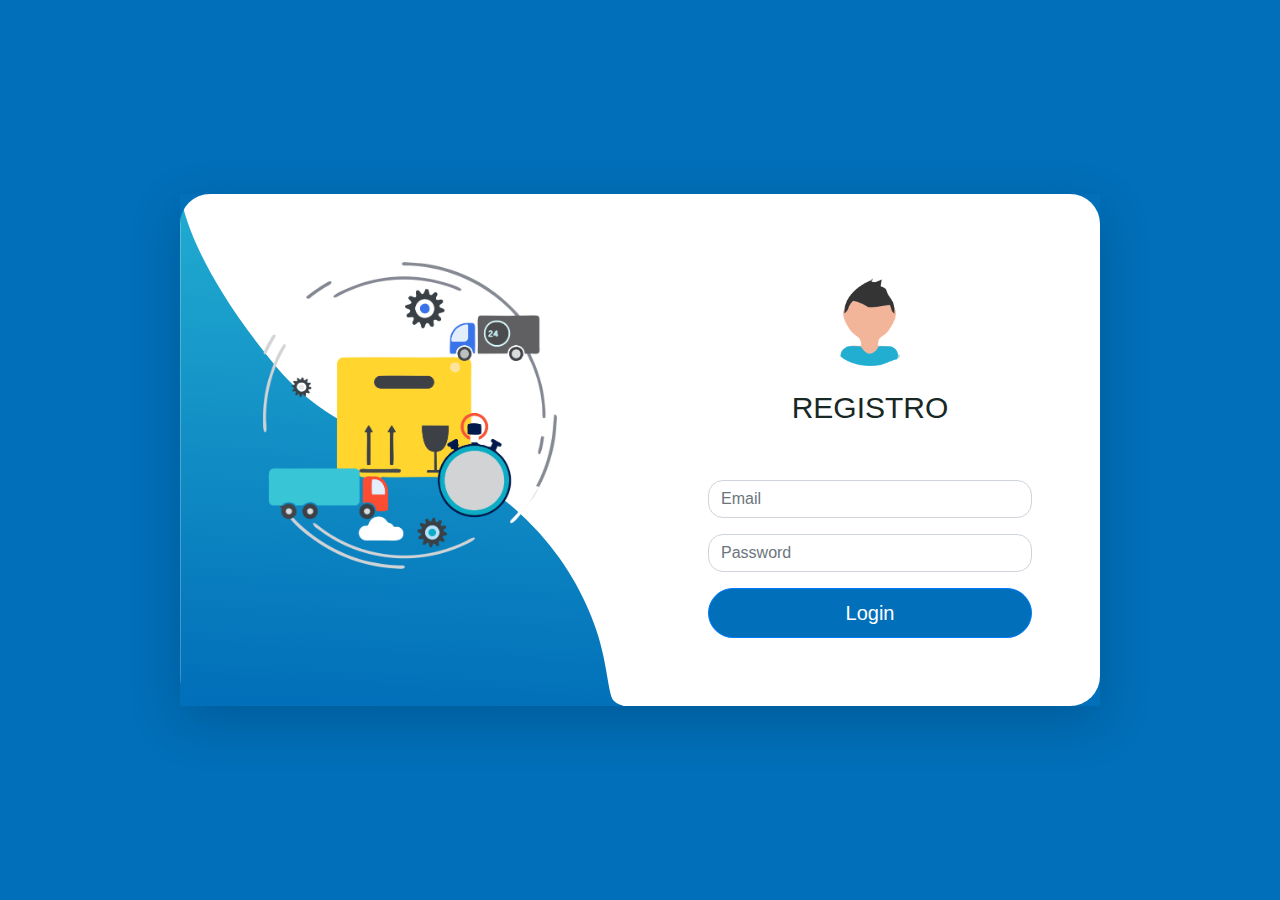
==== index.html @ ec1e1eb5 "final template login" ====
<!DOCTYPE html>
			<html lang="en">
			<head>
				<meta charset="UTF-8">
			    <meta name="viewport" content="width=device-width, initial-scale=1.0">
			    <meta http-equiv="X-UA-Compatible" content="ie=edge">
			     
			     <link rel="stylesheet" href="bootstrap/css/bootstrap.min.css">
			     <link rel="stylesheet" href="main/main.css">
			
				<title>Login</title>
			</head>
			<body class="body-app flex-row align-items-center">
				    <div class="container">
				        <div class="row justify-content-center">
				            <div class="col-10">
				                <div class="card-group shadow-lg">
				                    <div class="card bg-white border-0 py-5 d-none d-sm-block">
				                        <div class="card-body text-center  ">
				                            <img src="assets/images/image-login-main.png" alt="" class="img-fluid mx-auto login-image ">
				                        </div>
				                    </div>
				                    <div class="card bg-white border-0 py-5">
				                        <div class="card-body">
				                            <form class="mx-5">
				                            	<div  class="text-center "  >
				                            	  <img src="assets/images/avatar.png" width="60" height="60" alt="avatar" class="img-fluid mb-4 pt-3 ">
				                            		
				                            	</div>
											     <span class="form-title">REGISTRO</span>
											       <div class="form-group">
											          <input type="email" class="form-control  form-input " id="email" placeholder="Email">
											   
											         </div>
											       <div class="form-group">
											           <input type="password" class="form-control form-input" id="password" placeholder="Password">
											        </div>
											          <button type="button" class="btn btn-primary btn-lg btn-block">Login</button>
								             </form>
				                        </div>
				                    </div>
				                </div>
				            </div>
				        </div>
				    </div>
				<script src="bootstrap/js/jquery-3.4.1.min.js" ></script>
				<script src="bootstrap/js/popper.min.js" ></script>
				<script src="bootstrap/js/bootstrap.min.js"></script>
	</body>
			<!-- <body  class="d-flex flex-row align-items-center h-100"  >
			    <div class="container  ">
			    	
			    		<div class="row no-gutters">
			    			<div class="col-12 col-md-6 col-lg-6 col-xl-6 d-none d-sm-block">
			    			  <div  class="bg-white d-flex justify-content-center my-auto">  
			    					<img src="assets/images/img-01.png" alt="" class="img-fluid mx-auto ">
			    			   </div>		    	
			    			</div>
			    			<div class="col-12 col-md-6 col-lg-6 col-xl-6">
			    			    <div  class="bg-white d-flex justify-content-center my-auto">
								   <form class=" login-10">
								     <span class="form-title">Welcome</span>
								     <div class="form-group">
								       <input type="email" class="form-control  form-input " id="email" placeholder="Email">
								   
								     </div>
								    <div class="form-group">
								       <input type="password" class="form-control form-input" id="password" placeholder="Password">
								      </div>
								      <button type="button" class="btn btn-success btn-lg btn-block form-btn">Login</button>
								   </form>
							</div>
			
			    			</div>
			    		</div>
			    	
			       
			
			    </div>
				
			
			
			
				<script src="bootstrap/js/jquery-3.4.1.min.js" ></script>
				<script src="bootstrap/js/popper.min.js" ></script>
				<script src="bootstrap/js/bootstrap.min.js"></script>
			</body> -->
			</html>
---- main/main.css ----
.body-app {
    color: #3c4b64;
    background-color: #016FB9;
    --color: #3c4b64;
    display: -ms-flexbox;
    display: flex;
    -ms-flex-direction: row;
        flex-direction: row;
    min-height: 100vh;
}

* {
	margin: 0px; 
	padding: 0px; 
	box-sizing: border-box;
}

.card-group >.card:first-child{
    border-top-left-radius: 1.875rem !important;
    border-bottom-left-radius: 1.875rem !important;
    background-image: url('../assets/images/wave.svg')!important;
    background-size: contain;
    background-position: left !important;
   
   
}

.card-group >.card:last-child{
 border-top-right-radius: 1.875rem !important;
 border-bottom-right-radius: 1.875rem !important;

}

.form-input{
	border-radius: 15px !important;
}
.login-image{
    
 max-width: 70% !important;
 height: auto !important;

}
.btn-primary{
	border-radius: 30px !important;
	height: 50px !important;
	text-align: center;
	font-size: 20px
	justify-content:center;
	background-color: #016FB9 !important; 
}
.btn-primary:hover{

	background-color: #22AED1 !important;
	border-color: #22AED1 !important;
}
.btn-primary.focus,
.btn-primary:focus {
  box-shadow: 0 0 0 0.2rem rgba(34,174,209,0.5); }
.form-container{
	position: relative;
    background: #2c3e50;
    height: 70vh;
}
.form-title{
  font-size: 30px;
  color: #182825;
  line-height: 1.2;
  text-align: center;
  
  width: 100%;
  display: block;
  padding-bottom: 54px;
}
.card{
  background-image: url(assets/images/wave_login_form.png) !important;
  background-repeat: no-repeat !important;
  background-position:center center !important;
}
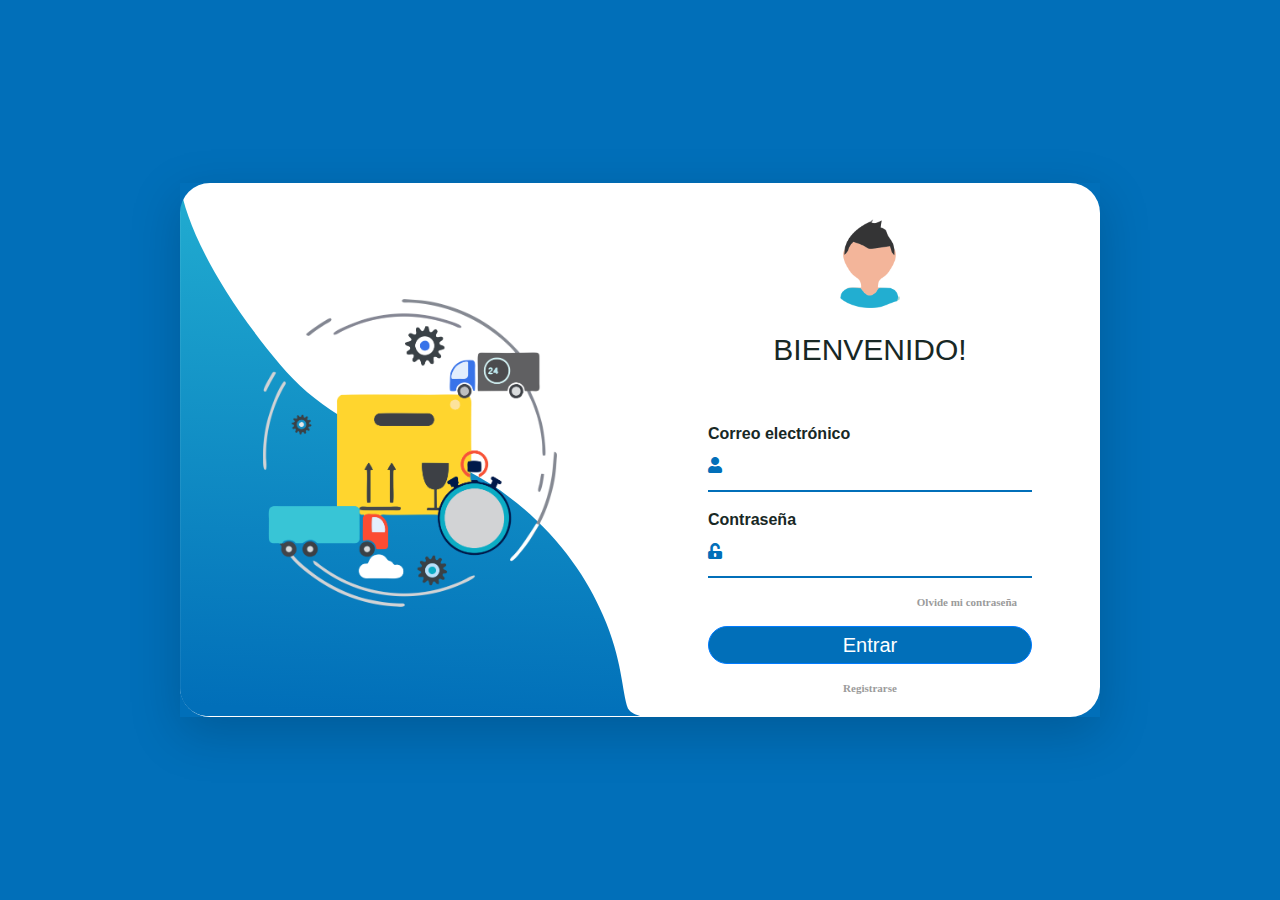
==== commit 93f0c7c6: "se configura imagenes y formulario y se agregan iconos" ====
--- a/index.html
+++ b/index.html
@@ -6,6 +6,7 @@
 			    <meta http-equiv="X-UA-Compatible" content="ie=edge">
 			     
 			     <link rel="stylesheet" href="bootstrap/css/bootstrap.min.css">
+			      <link rel="stylesheet" href="fontAwesome/css/all.min.css">
 			     <link rel="stylesheet" href="main/main.css">
 			
 				<title>Login</title>
@@ -15,27 +16,43 @@
 				        <div class="row justify-content-center">
 				            <div class="col-10">
 				                <div class="card-group shadow-lg">
-				                    <div class="card bg-white border-0 py-5 d-none d-sm-block">
-				                        <div class="card-body text-center  ">
-				                            <img src="assets/images/image-login-main.png" alt="" class="img-fluid mx-auto login-image ">
+				                    <div class="card bg-white border-0  d-none d-xl-block">
+				                        <div class="card-body text-center ">
+				                            <img src="assets/images/image-login-main.png" alt="" class="img-fluid mx-auto login-image">
 				                        </div>
 				                    </div>
-				                    <div class="card bg-white border-0 py-5">
+				                    <div class="card bg-white border-0 ">
 				                        <div class="card-body">
 				                            <form class="mx-5">
-				                            	<div  class="text-center "  >
+				                            	<div  class="text-center"  >
 				                            	  <img src="assets/images/avatar.png" width="60" height="60" alt="avatar" class="img-fluid mb-4 pt-3 ">
 				                            		
 				                            	</div>
-											     <span class="form-title">REGISTRO</span>
+											     <span class="form-title">BIENVENIDO!</span>
 											       <div class="form-group">
-											          <input type="email" class="form-control  form-input " id="email" placeholder="Email">
+											       	 <label for="email"class="form-label" >Correo electrónico</label> <br>
+											       	 <span  class="form-icon" >
+											       	  <i class="fas fa-user"></i>	
+											       	 </span>
+											          <input type="email" class="form-control   form-input"id="email">
 											   
 											         </div>
 											       <div class="form-group">
-											           <input type="password" class="form-control form-input" id="password" placeholder="Password">
+											       	<label for="password"class="form-label" >Contraseña</label><br>
+											       	<span  class="form-icon" >
+											       	  <i class="fas fa-unlock-alt"></i>	
+											       	 </span>
+											           <input type="password" class="form-control form-input" id="password">
 											        </div>
-											          <button type="button" class="btn btn-primary btn-lg btn-block">Login</button>
+											        <div class="container d-flex justify-content-end pb-3">
+											        	
+												      <a href="#">Olvide mi contraseña</a>
+											        </div>
+											          <button type="button" class="btn btn-primary btn-lg btn-block">Entrar</button>
+											          <div class="container d-flex justify-content-center pt-3" >
+											             <a href="#">Registrarse</a>
+											          	
+											          </div>
 								             </form>
 				                        </div>
 				                    </div>
--- a/fontAwesome/css/all.min.css
+++ b/fontAwesome/css/all.min.css
@@ -0,0 +1,5 @@
+/*!
+ * Font Awesome Free 5.13.0 by @fontawesome - https://fontawesome.com
+ * License - https://fontawesome.com/license/free (Icons: CC BY 4.0, Fonts: SIL OFL 1.1, Code: MIT License)
+ */
+.fa,.fab,.fad,.fal,.far,.fas{-moz-osx-font-smoothing:grayscale;-webkit-font-smoothing:antialiased;display:inline-block;font-style:normal;font-variant:normal;text-rendering:auto;line-height:1}.fa-lg{font-size:1.33333em;line-height:.75em;vertical-align:-.0667em}.fa-xs{font-size:.75em}.fa-sm{font-size:.875em}.fa-1x{font-size:1em}.fa-2x{font-size:2em}.fa-3x{font-size:3em}.fa-4x{font-size:4em}.fa-5x{font-size:5em}.fa-6x{font-size:6em}.fa-7x{font-size:7em}.fa-8x{font-size:8em}.fa-9x{font-size:9em}.fa-10x{font-size:10em}.fa-fw{text-align:center;width:1.25em}.fa-ul{list-style-type:none;margin-left:2.5em;padding-left:0}.fa-ul>li{position:relative}.fa-li{left:-2em;position:absolute;text-align:center;width:2em;line-height:inherit}.fa-border{border:.08em solid #eee;border-radius:.1em;padding:.2em .25em .15em}.fa-pull-left{float:left}.fa-pull-right{float:right}.fa.fa-pull-left,.fab.fa-pull-left,.fal.fa-pull-left,.far.fa-pull-left,.fas.fa-pull-left{margin-right:.3em}.fa.fa-pull-right,.fab.fa-pull-right,.fal.fa-pull-right,.far.fa-pull-right,.fas.fa-pull-right{margin-left:.3em}.fa-spin{-webkit-animation:fa-spin 2s linear infinite;animation:fa-spin 2s linear infinite}.fa-pulse{-webkit-animation:fa-spin 1s steps(8) infinite;animation:fa-spin 1s steps(8) infinite}@-webkit-keyframes fa-spin{0%{-webkit-transform:rotate(0deg);transform:rotate(0deg)}to{-webkit-transform:rotate(1turn);transform:rotate(1turn)}}@keyframes fa-spin{0%{-webkit-transform:rotate(0deg);transform:rotate(0deg)}to{-webkit-transform:rotate(1turn);transform:rotate(1turn)}}.fa-rotate-90{-ms-filter:"progid:DXImageTransform.Microsoft.BasicImage(rotation=1)";-webkit-transform:rotate(90deg);transform:rotate(90deg)}.fa-rotate-180{-ms-filter:"progid:DXImageTransform.Microsoft.BasicImage(rotation=2)";-webkit-transform:rotate(180deg);transform:rotate(180deg)}.fa-rotate-270{-ms-filter:"progid:DXImageTransform.Microsoft.BasicImage(rotation=3)";-webkit-transform:rotate(270deg);transform:rotate(270deg)}.fa-flip-horizontal{-ms-filter:"progid:DXImageTransform.Microsoft.BasicImage(rotation=0, mirror=1)";-webkit-transform:scaleX(-1);transform:scaleX(-1)}.fa-flip-vertical{-webkit-transform:scaleY(-1);transform:scaleY(-1)}.fa-flip-both,.fa-flip-horizontal.fa-flip-vertical,.fa-flip-vertical{-ms-filter:"progid:DXImageTransform.Microsoft.BasicImage(rotation=2, mirror=1)"}.fa-flip-both,.fa-flip-horizontal.fa-flip-vertical{-webkit-transform:scale(-1);transform:scale(-1)}:root .fa-flip-both,:root .fa-flip-horizontal,:root .fa-flip-vertical,:root .fa-rotate-90,:root .fa-rotate-180,:root .fa-rotate-270{-webkit-filter:none;filter:none}.fa-stack{display:inline-block;height:2em;line-height:2em;position:relative;vertical-align:middle;width:2.5em}.fa-stack-1x,.fa-stack-2x{left:0;position:absolute;text-align:center;width:100%}.fa-stack-1x{line-height:inherit}.fa-stack-2x{font-size:2em}.fa-inverse{color:#fff}.fa-500px:before{content:"\f26e"}.fa-accessible-icon:before{content:"\f368"}.fa-accusoft:before{content:"\f369"}.fa-acquisitions-incorporated:before{content:"\f6af"}.fa-ad:before{content:"\f641"}.fa-address-book:before{content:"\f2b9"}.fa-address-card:before{content:"\f2bb"}.fa-adjust:before{content:"\f042"}.fa-adn:before{content:"\f170"}.fa-adobe:before{content:"\f778"}.fa-adversal:before{content:"\f36a"}.fa-affiliatetheme:before{content:"\f36b"}.fa-air-freshener:before{content:"\f5d0"}.fa-airbnb:before{content:"\f834"}.fa-algolia:before{content:"\f36c"}.fa-align-center:before{content:"\f037"}.fa-align-justify:before{content:"\f039"}.fa-align-left:before{content:"\f036"}.fa-align-right:before{content:"\f038"}.fa-alipay:before{content:"\f642"}.fa-allergies:before{content:"\f461"}.fa-amazon:before{content:"\f270"}.fa-amazon-pay:before{content:"\f42c"}.fa-ambulance:before{content:"\f0f9"}.fa-american-sign-language-interpreting:before{content:"\f2a3"}.fa-amilia:before{content:"\f36d"}.fa-anchor:before{content:"\f13d"}.fa-android:before{content:"\f17b"}.fa-angellist:before{content:"\f209"}.fa-angle-double-down:before{content:"\f103"}.fa-angle-double-left:before{content:"\f100"}.fa-angle-double-right:before{content:"\f101"}.fa-angle-double-up:before{content:"\f102"}.fa-angle-down:before{content:"\f107"}.fa-angle-left:before{content:"\f104"}.fa-angle-right:before{content:"\f105"}.fa-angle-up:before{content:"\f106"}.fa-angry:before{content:"\f556"}.fa-angrycreative:before{content:"\f36e"}.fa-angular:before{content:"\f420"}.fa-ankh:before{content:"\f644"}.fa-app-store:before{content:"\f36f"}.fa-app-store-ios:before{content:"\f370"}.fa-apper:before{content:"\f371"}.fa-apple:before{content:"\f179"}.fa-apple-alt:before{content:"\f5d1"}.fa-apple-pay:before{content:"\f415"}.fa-archive:before{content:"\f187"}.fa-archway:before{content:"\f557"}.fa-arrow-alt-circle-down:before{content:"\f358"}.fa-arrow-alt-circle-left:before{content:"\f359"}.fa-arrow-alt-circle-right:before{content:"\f35a"}.fa-arrow-alt-circle-up:before{content:"\f35b"}.fa-arrow-circle-down:before{content:"\f0ab"}.fa-arrow-circle-left:before{content:"\f0a8"}.fa-arrow-circle-right:before{content:"\f0a9"}.fa-arrow-circle-up:before{content:"\f0aa"}.fa-arrow-down:before{content:"\f063"}.fa-arrow-left:before{content:"\f060"}.fa-arrow-right:before{content:"\f061"}.fa-arrow-up:before{content:"\f062"}.fa-arrows-alt:before{content:"\f0b2"}.fa-arrows-alt-h:before{content:"\f337"}.fa-arrows-alt-v:before{content:"\f338"}.fa-artstation:before{content:"\f77a"}.fa-assistive-listening-systems:before{content:"\f2a2"}.fa-asterisk:before{content:"\f069"}.fa-asymmetrik:before{content:"\f372"}.fa-at:before{content:"\f1fa"}.fa-atlas:before{content:"\f558"}.fa-atlassian:before{content:"\f77b"}.fa-atom:before{content:"\f5d2"}.fa-audible:before{content:"\f373"}.fa-audio-description:before{content:"\f29e"}.fa-autoprefixer:before{content:"\f41c"}.fa-avianex:before{content:"\f374"}.fa-aviato:before{content:"\f421"}.fa-award:before{content:"\f559"}.fa-aws:before{content:"\f375"}.fa-baby:before{content:"\f77c"}.fa-baby-carriage:before{content:"\f77d"}.fa-backspace:before{content:"\f55a"}.fa-backward:before{content:"\f04a"}.fa-bacon:before{content:"\f7e5"}.fa-bahai:before{content:"\f666"}.fa-balance-scale:before{content:"\f24e"}.fa-balance-scale-left:before{content:"\f515"}.fa-balance-scale-right:before{content:"\f516"}.fa-ban:before{content:"\f05e"}.fa-band-aid:before{content:"\f462"}.fa-bandcamp:before{content:"\f2d5"}.fa-barcode:before{content:"\f02a"}.fa-bars:before{content:"\f0c9"}.fa-baseball-ball:before{content:"\f433"}.fa-basketball-ball:before{content:"\f434"}.fa-bath:before{content:"\f2cd"}.fa-battery-empty:before{content:"\f244"}.fa-battery-full:before{content:"\f240"}.fa-battery-half:before{content:"\f242"}.fa-battery-quarter:before{content:"\f243"}.fa-battery-three-quarters:before{content:"\f241"}.fa-battle-net:before{content:"\f835"}.fa-bed:before{content:"\f236"}.fa-beer:before{content:"\f0fc"}.fa-behance:before{content:"\f1b4"}.fa-behance-square:before{content:"\f1b5"}.fa-bell:before{content:"\f0f3"}.fa-bell-slash:before{content:"\f1f6"}.fa-bezier-curve:before{content:"\f55b"}.fa-bible:before{content:"\f647"}.fa-bicycle:before{content:"\f206"}.fa-biking:before{content:"\f84a"}.fa-bimobject:before{content:"\f378"}.fa-binoculars:before{content:"\f1e5"}.fa-biohazard:before{content:"\f780"}.fa-birthday-cake:before{content:"\f1fd"}.fa-bitbucket:before{content:"\f171"}.fa-bitcoin:before{content:"\f379"}.fa-bity:before{content:"\f37a"}.fa-black-tie:before{content:"\f27e"}.fa-blackberry:before{content:"\f37b"}.fa-blender:before{content:"\f517"}.fa-blender-phone:before{content:"\f6b6"}.fa-blind:before{content:"\f29d"}.fa-blog:before{content:"\f781"}.fa-blogger:before{content:"\f37c"}.fa-blogger-b:before{content:"\f37d"}.fa-bluetooth:before{content:"\f293"}.fa-bluetooth-b:before{content:"\f294"}.fa-bold:before{content:"\f032"}.fa-bolt:before{content:"\f0e7"}.fa-bomb:before{content:"\f1e2"}.fa-bone:before{content:"\f5d7"}.fa-bong:before{content:"\f55c"}.fa-book:before{content:"\f02d"}.fa-book-dead:before{content:"\f6b7"}.fa-book-medical:before{content:"\f7e6"}.fa-book-open:before{content:"\f518"}.fa-book-reader:before{content:"\f5da"}.fa-bookmark:before{content:"\f02e"}.fa-bootstrap:before{content:"\f836"}.fa-border-all:before{content:"\f84c"}.fa-border-none:before{content:"\f850"}.fa-border-style:before{content:"\f853"}.fa-bowling-ball:before{content:"\f436"}.fa-box:before{content:"\f466"}.fa-box-open:before{content:"\f49e"}.fa-box-tissue:before{content:"\f95b"}.fa-boxes:before{content:"\f468"}.fa-braille:before{content:"\f2a1"}.fa-brain:before{content:"\f5dc"}.fa-bread-slice:before{content:"\f7ec"}.fa-briefcase:before{content:"\f0b1"}.fa-briefcase-medical:before{content:"\f469"}.fa-broadcast-tower:before{content:"\f519"}.fa-broom:before{content:"\f51a"}.fa-brush:before{content:"\f55d"}.fa-btc:before{content:"\f15a"}.fa-buffer:before{content:"\f837"}.fa-bug:before{content:"\f188"}.fa-building:before{content:"\f1ad"}.fa-bullhorn:before{content:"\f0a1"}.fa-bullseye:before{content:"\f140"}.fa-burn:before{content:"\f46a"}.fa-buromobelexperte:before{content:"\f37f"}.fa-bus:before{content:"\f207"}.fa-bus-alt:before{content:"\f55e"}.fa-business-time:before{content:"\f64a"}.fa-buy-n-large:before{content:"\f8a6"}.fa-buysellads:before{content:"\f20d"}.fa-calculator:before{content:"\f1ec"}.fa-calendar:before{content:"\f133"}.fa-calendar-alt:before{content:"\f073"}.fa-calendar-check:before{content:"\f274"}.fa-calendar-day:before{content:"\f783"}.fa-calendar-minus:before{content:"\f272"}.fa-calendar-plus:before{content:"\f271"}.fa-calendar-times:before{content:"\f273"}.fa-calendar-week:before{content:"\f784"}.fa-camera:before{content:"\f030"}.fa-camera-retro:before{content:"\f083"}.fa-campground:before{content:"\f6bb"}.fa-canadian-maple-leaf:before{content:"\f785"}.fa-candy-cane:before{content:"\f786"}.fa-cannabis:before{content:"\f55f"}.fa-capsules:before{content:"\f46b"}.fa-car:before{content:"\f1b9"}.fa-car-alt:before{content:"\f5de"}.fa-car-battery:before{content:"\f5df"}.fa-car-crash:before{content:"\f5e1"}.fa-car-side:before{content:"\f5e4"}.fa-caravan:before{content:"\f8ff"}.fa-caret-down:before{content:"\f0d7"}.fa-caret-left:before{content:"\f0d9"}.fa-caret-right:before{content:"\f0da"}.fa-caret-square-down:before{content:"\f150"}.fa-caret-square-left:before{content:"\f191"}.fa-caret-square-right:before{content:"\f152"}.fa-caret-square-up:before{content:"\f151"}.fa-caret-up:before{content:"\f0d8"}.fa-carrot:before{content:"\f787"}.fa-cart-arrow-down:before{content:"\f218"}.fa-cart-plus:before{content:"\f217"}.fa-cash-register:before{content:"\f788"}.fa-cat:before{content:"\f6be"}.fa-cc-amazon-pay:before{content:"\f42d"}.fa-cc-amex:before{content:"\f1f3"}.fa-cc-apple-pay:before{content:"\f416"}.fa-cc-diners-club:before{content:"\f24c"}.fa-cc-discover:before{content:"\f1f2"}.fa-cc-jcb:before{content:"\f24b"}.fa-cc-mastercard:before{content:"\f1f1"}.fa-cc-paypal:before{content:"\f1f4"}.fa-cc-stripe:before{content:"\f1f5"}.fa-cc-visa:before{content:"\f1f0"}.fa-centercode:before{content:"\f380"}.fa-centos:before{content:"\f789"}.fa-certificate:before{content:"\f0a3"}.fa-chair:before{content:"\f6c0"}.fa-chalkboard:before{content:"\f51b"}.fa-chalkboard-teacher:before{content:"\f51c"}.fa-charging-station:before{content:"\f5e7"}.fa-chart-area:before{content:"\f1fe"}.fa-chart-bar:before{content:"\f080"}.fa-chart-line:before{content:"\f201"}.fa-chart-pie:before{content:"\f200"}.fa-check:before{content:"\f00c"}.fa-check-circle:before{content:"\f058"}.fa-check-double:before{content:"\f560"}.fa-check-square:before{content:"\f14a"}.fa-cheese:before{content:"\f7ef"}.fa-chess:before{content:"\f439"}.fa-chess-bishop:before{content:"\f43a"}.fa-chess-board:before{content:"\f43c"}.fa-chess-king:before{content:"\f43f"}.fa-chess-knight:before{content:"\f441"}.fa-chess-pawn:before{content:"\f443"}.fa-chess-queen:before{content:"\f445"}.fa-chess-rook:before{content:"\f447"}.fa-chevron-circle-down:before{content:"\f13a"}.fa-chevron-circle-left:before{content:"\f137"}.fa-chevron-circle-right:before{content:"\f138"}.fa-chevron-circle-up:before{content:"\f139"}.fa-chevron-down:before{content:"\f078"}.fa-chevron-left:before{content:"\f053"}.fa-chevron-right:before{content:"\f054"}.fa-chevron-up:before{content:"\f077"}.fa-child:before{content:"\f1ae"}.fa-chrome:before{content:"\f268"}.fa-chromecast:before{content:"\f838"}.fa-church:before{content:"\f51d"}.fa-circle:before{content:"\f111"}.fa-circle-notch:before{content:"\f1ce"}.fa-city:before{content:"\f64f"}.fa-clinic-medical:before{content:"\f7f2"}.fa-clipboard:before{content:"\f328"}.fa-clipboard-check:before{content:"\f46c"}.fa-clipboard-list:before{content:"\f46d"}.fa-clock:before{content:"\f017"}.fa-clone:before{content:"\f24d"}.fa-closed-captioning:before{content:"\f20a"}.fa-cloud:before{content:"\f0c2"}.fa-cloud-download-alt:before{content:"\f381"}.fa-cloud-meatball:before{content:"\f73b"}.fa-cloud-moon:before{content:"\f6c3"}.fa-cloud-moon-rain:before{content:"\f73c"}.fa-cloud-rain:before{content:"\f73d"}.fa-cloud-showers-heavy:before{content:"\f740"}.fa-cloud-sun:before{content:"\f6c4"}.fa-cloud-sun-rain:before{content:"\f743"}.fa-cloud-upload-alt:before{content:"\f382"}.fa-cloudscale:before{content:"\f383"}.fa-cloudsmith:before{content:"\f384"}.fa-cloudversify:before{content:"\f385"}.fa-cocktail:before{content:"\f561"}.fa-code:before{content:"\f121"}.fa-code-branch:before{content:"\f126"}.fa-codepen:before{content:"\f1cb"}.fa-codiepie:before{content:"\f284"}.fa-coffee:before{content:"\f0f4"}.fa-cog:before{content:"\f013"}.fa-cogs:before{content:"\f085"}.fa-coins:before{content:"\f51e"}.fa-columns:before{content:"\f0db"}.fa-comment:before{content:"\f075"}.fa-comment-alt:before{content:"\f27a"}.fa-comment-dollar:before{content:"\f651"}.fa-comment-dots:before{content:"\f4ad"}.fa-comment-medical:before{content:"\f7f5"}.fa-comment-slash:before{content:"\f4b3"}.fa-comments:before{content:"\f086"}.fa-comments-dollar:before{content:"\f653"}.fa-compact-disc:before{content:"\f51f"}.fa-compass:before{content:"\f14e"}.fa-compress:before{content:"\f066"}.fa-compress-alt:before{content:"\f422"}.fa-compress-arrows-alt:before{content:"\f78c"}.fa-concierge-bell:before{content:"\f562"}.fa-confluence:before{content:"\f78d"}.fa-connectdevelop:before{content:"\f20e"}.fa-contao:before{content:"\f26d"}.fa-cookie:before{content:"\f563"}.fa-cookie-bite:before{content:"\f564"}.fa-copy:before{content:"\f0c5"}.fa-copyright:before{content:"\f1f9"}.fa-cotton-bureau:before{content:"\f89e"}.fa-couch:before{content:"\f4b8"}.fa-cpanel:before{content:"\f388"}.fa-creative-commons:before{content:"\f25e"}.fa-creative-commons-by:before{content:"\f4e7"}.fa-creative-commons-nc:before{content:"\f4e8"}.fa-creative-commons-nc-eu:before{content:"\f4e9"}.fa-creative-commons-nc-jp:before{content:"\f4ea"}.fa-creative-commons-nd:before{content:"\f4eb"}.fa-creative-commons-pd:before{content:"\f4ec"}.fa-creative-commons-pd-alt:before{content:"\f4ed"}.fa-creative-commons-remix:before{content:"\f4ee"}.fa-creative-commons-sa:before{content:"\f4ef"}.fa-creative-commons-sampling:before{content:"\f4f0"}.fa-creative-commons-sampling-plus:before{content:"\f4f1"}.fa-creative-commons-share:before{content:"\f4f2"}.fa-creative-commons-zero:before{content:"\f4f3"}.fa-credit-card:before{content:"\f09d"}.fa-critical-role:before{content:"\f6c9"}.fa-crop:before{content:"\f125"}.fa-crop-alt:before{content:"\f565"}.fa-cross:before{content:"\f654"}.fa-crosshairs:before{content:"\f05b"}.fa-crow:before{content:"\f520"}.fa-crown:before{content:"\f521"}.fa-crutch:before{content:"\f7f7"}.fa-css3:before{content:"\f13c"}.fa-css3-alt:before{content:"\f38b"}.fa-cube:before{content:"\f1b2"}.fa-cubes:before{content:"\f1b3"}.fa-cut:before{content:"\f0c4"}.fa-cuttlefish:before{content:"\f38c"}.fa-d-and-d:before{content:"\f38d"}.fa-d-and-d-beyond:before{content:"\f6ca"}.fa-dailymotion:before{content:"\f952"}.fa-dashcube:before{content:"\f210"}.fa-database:before{content:"\f1c0"}.fa-deaf:before{content:"\f2a4"}.fa-delicious:before{content:"\f1a5"}.fa-democrat:before{content:"\f747"}.fa-deploydog:before{content:"\f38e"}.fa-deskpro:before{content:"\f38f"}.fa-desktop:before{content:"\f108"}.fa-dev:before{content:"\f6cc"}.fa-deviantart:before{content:"\f1bd"}.fa-dharmachakra:before{content:"\f655"}.fa-dhl:before{content:"\f790"}.fa-diagnoses:before{content:"\f470"}.fa-diaspora:before{content:"\f791"}.fa-dice:before{content:"\f522"}.fa-dice-d20:before{content:"\f6cf"}.fa-dice-d6:before{content:"\f6d1"}.fa-dice-five:before{content:"\f523"}.fa-dice-four:before{content:"\f524"}.fa-dice-one:before{content:"\f525"}.fa-dice-six:before{content:"\f526"}.fa-dice-three:before{content:"\f527"}.fa-dice-two:before{content:"\f528"}.fa-digg:before{content:"\f1a6"}.fa-digital-ocean:before{content:"\f391"}.fa-digital-tachograph:before{content:"\f566"}.fa-directions:before{content:"\f5eb"}.fa-discord:before{content:"\f392"}.fa-discourse:before{content:"\f393"}.fa-disease:before{content:"\f7fa"}.fa-divide:before{content:"\f529"}.fa-dizzy:before{content:"\f567"}.fa-dna:before{content:"\f471"}.fa-dochub:before{content:"\f394"}.fa-docker:before{content:"\f395"}.fa-dog:before{content:"\f6d3"}.fa-dollar-sign:before{content:"\f155"}.fa-dolly:before{content:"\f472"}.fa-dolly-flatbed:before{content:"\f474"}.fa-donate:before{content:"\f4b9"}.fa-door-closed:before{content:"\f52a"}.fa-door-open:before{content:"\f52b"}.fa-dot-circle:before{content:"\f192"}.fa-dove:before{content:"\f4ba"}.fa-download:before{content:"\f019"}.fa-draft2digital:before{content:"\f396"}.fa-drafting-compass:before{content:"\f568"}.fa-dragon:before{content:"\f6d5"}.fa-draw-polygon:before{content:"\f5ee"}.fa-dribbble:before{content:"\f17d"}.fa-dribbble-square:before{content:"\f397"}.fa-dropbox:before{content:"\f16b"}.fa-drum:before{content:"\f569"}.fa-drum-steelpan:before{content:"\f56a"}.fa-drumstick-bite:before{content:"\f6d7"}.fa-drupal:before{content:"\f1a9"}.fa-dumbbell:before{content:"\f44b"}.fa-dumpster:before{content:"\f793"}.fa-dumpster-fire:before{content:"\f794"}.fa-dungeon:before{content:"\f6d9"}.fa-dyalog:before{content:"\f399"}.fa-earlybirds:before{content:"\f39a"}.fa-ebay:before{content:"\f4f4"}.fa-edge:before{content:"\f282"}.fa-edit:before{content:"\f044"}.fa-egg:before{content:"\f7fb"}.fa-eject:before{content:"\f052"}.fa-elementor:before{content:"\f430"}.fa-ellipsis-h:before{content:"\f141"}.fa-ellipsis-v:before{content:"\f142"}.fa-ello:before{content:"\f5f1"}.fa-ember:before{content:"\f423"}.fa-empire:before{content:"\f1d1"}.fa-envelope:before{content:"\f0e0"}.fa-envelope-open:before{content:"\f2b6"}.fa-envelope-open-text:before{content:"\f658"}.fa-envelope-square:before{content:"\f199"}.fa-envira:before{content:"\f299"}.fa-equals:before{content:"\f52c"}.fa-eraser:before{content:"\f12d"}.fa-erlang:before{content:"\f39d"}.fa-ethereum:before{content:"\f42e"}.fa-ethernet:before{content:"\f796"}.fa-etsy:before{content:"\f2d7"}.fa-euro-sign:before{content:"\f153"}.fa-evernote:before{content:"\f839"}.fa-exchange-alt:before{content:"\f362"}.fa-exclamation:before{content:"\f12a"}.fa-exclamation-circle:before{content:"\f06a"}.fa-exclamation-triangle:before{content:"\f071"}.fa-expand:before{content:"\f065"}.fa-expand-alt:before{content:"\f424"}.fa-expand-arrows-alt:before{content:"\f31e"}.fa-expeditedssl:before{content:"\f23e"}.fa-external-link-alt:before{content:"\f35d"}.fa-external-link-square-alt:before{content:"\f360"}.fa-eye:before{content:"\f06e"}.fa-eye-dropper:before{content:"\f1fb"}.fa-eye-slash:before{content:"\f070"}.fa-facebook:before{content:"\f09a"}.fa-facebook-f:before{content:"\f39e"}.fa-facebook-messenger:before{content:"\f39f"}.fa-facebook-square:before{content:"\f082"}.fa-fan:before{content:"\f863"}.fa-fantasy-flight-games:before{content:"\f6dc"}.fa-fast-backward:before{content:"\f049"}.fa-fast-forward:before{content:"\f050"}.fa-faucet:before{content:"\f905"}.fa-fax:before{content:"\f1ac"}.fa-feather:before{content:"\f52d"}.fa-feather-alt:before{content:"\f56b"}.fa-fedex:before{content:"\f797"}.fa-fedora:before{content:"\f798"}.fa-female:before{content:"\f182"}.fa-fighter-jet:before{content:"\f0fb"}.fa-figma:before{content:"\f799"}.fa-file:before{content:"\f15b"}.fa-file-alt:before{content:"\f15c"}.fa-file-archive:before{content:"\f1c6"}.fa-file-audio:before{content:"\f1c7"}.fa-file-code:before{content:"\f1c9"}.fa-file-contract:before{content:"\f56c"}.fa-file-csv:before{content:"\f6dd"}.fa-file-download:before{content:"\f56d"}.fa-file-excel:before{content:"\f1c3"}.fa-file-export:before{content:"\f56e"}.fa-file-image:before{content:"\f1c5"}.fa-file-import:before{content:"\f56f"}.fa-file-invoice:before{content:"\f570"}.fa-file-invoice-dollar:before{content:"\f571"}.fa-file-medical:before{content:"\f477"}.fa-file-medical-alt:before{content:"\f478"}.fa-file-pdf:before{content:"\f1c1"}.fa-file-powerpoint:before{content:"\f1c4"}.fa-file-prescription:before{content:"\f572"}.fa-file-signature:before{content:"\f573"}.fa-file-upload:before{content:"\f574"}.fa-file-video:before{content:"\f1c8"}.fa-file-word:before{content:"\f1c2"}.fa-fill:before{content:"\f575"}.fa-fill-drip:before{content:"\f576"}.fa-film:before{content:"\f008"}.fa-filter:before{content:"\f0b0"}.fa-fingerprint:before{content:"\f577"}.fa-fire:before{content:"\f06d"}.fa-fire-alt:before{content:"\f7e4"}.fa-fire-extinguisher:before{content:"\f134"}.fa-firefox:before{content:"\f269"}.fa-firefox-browser:before{content:"\f907"}.fa-first-aid:before{content:"\f479"}.fa-first-order:before{content:"\f2b0"}.fa-first-order-alt:before{content:"\f50a"}.fa-firstdraft:before{content:"\f3a1"}.fa-fish:before{content:"\f578"}.fa-fist-raised:before{content:"\f6de"}.fa-flag:before{content:"\f024"}.fa-flag-checkered:before{content:"\f11e"}.fa-flag-usa:before{content:"\f74d"}.fa-flask:before{content:"\f0c3"}.fa-flickr:before{content:"\f16e"}.fa-flipboard:before{content:"\f44d"}.fa-flushed:before{content:"\f579"}.fa-fly:before{content:"\f417"}.fa-folder:before{content:"\f07b"}.fa-folder-minus:before{content:"\f65d"}.fa-folder-open:before{content:"\f07c"}.fa-folder-plus:before{content:"\f65e"}.fa-font:before{content:"\f031"}.fa-font-awesome:before{content:"\f2b4"}.fa-font-awesome-alt:before{content:"\f35c"}.fa-font-awesome-flag:before{content:"\f425"}.fa-font-awesome-logo-full:before{content:"\f4e6"}.fa-fonticons:before{content:"\f280"}.fa-fonticons-fi:before{content:"\f3a2"}.fa-football-ball:before{content:"\f44e"}.fa-fort-awesome:before{content:"\f286"}.fa-fort-awesome-alt:before{content:"\f3a3"}.fa-forumbee:before{content:"\f211"}.fa-forward:before{content:"\f04e"}.fa-foursquare:before{content:"\f180"}.fa-free-code-camp:before{content:"\f2c5"}.fa-freebsd:before{content:"\f3a4"}.fa-frog:before{content:"\f52e"}.fa-frown:before{content:"\f119"}.fa-frown-open:before{content:"\f57a"}.fa-fulcrum:before{content:"\f50b"}.fa-funnel-dollar:before{content:"\f662"}.fa-futbol:before{content:"\f1e3"}.fa-galactic-republic:before{content:"\f50c"}.fa-galactic-senate:before{content:"\f50d"}.fa-gamepad:before{content:"\f11b"}.fa-gas-pump:before{content:"\f52f"}.fa-gavel:before{content:"\f0e3"}.fa-gem:before{content:"\f3a5"}.fa-genderless:before{content:"\f22d"}.fa-get-pocket:before{content:"\f265"}.fa-gg:before{content:"\f260"}.fa-gg-circle:before{content:"\f261"}.fa-ghost:before{content:"\f6e2"}.fa-gift:before{content:"\f06b"}.fa-gifts:before{content:"\f79c"}.fa-git:before{content:"\f1d3"}.fa-git-alt:before{content:"\f841"}.fa-git-square:before{content:"\f1d2"}.fa-github:before{content:"\f09b"}.fa-github-alt:before{content:"\f113"}.fa-github-square:before{content:"\f092"}.fa-gitkraken:before{content:"\f3a6"}.fa-gitlab:before{content:"\f296"}.fa-gitter:before{content:"\f426"}.fa-glass-cheers:before{content:"\f79f"}.fa-glass-martini:before{content:"\f000"}.fa-glass-martini-alt:before{content:"\f57b"}.fa-glass-whiskey:before{content:"\f7a0"}.fa-glasses:before{content:"\f530"}.fa-glide:before{content:"\f2a5"}.fa-glide-g:before{content:"\f2a6"}.fa-globe:before{content:"\f0ac"}.fa-globe-africa:before{content:"\f57c"}.fa-globe-americas:before{content:"\f57d"}.fa-globe-asia:before{content:"\f57e"}.fa-globe-europe:before{content:"\f7a2"}.fa-gofore:before{content:"\f3a7"}.fa-golf-ball:before{content:"\f450"}.fa-goodreads:before{content:"\f3a8"}.fa-goodreads-g:before{content:"\f3a9"}.fa-google:before{content:"\f1a0"}.fa-google-drive:before{content:"\f3aa"}.fa-google-play:before{content:"\f3ab"}.fa-google-plus:before{content:"\f2b3"}.fa-google-plus-g:before{content:"\f0d5"}.fa-google-plus-square:before{content:"\f0d4"}.fa-google-wallet:before{content:"\f1ee"}.fa-gopuram:before{content:"\f664"}.fa-graduation-cap:before{content:"\f19d"}.fa-gratipay:before{content:"\f184"}.fa-grav:before{content:"\f2d6"}.fa-greater-than:before{content:"\f531"}.fa-greater-than-equal:before{content:"\f532"}.fa-grimace:before{content:"\f57f"}.fa-grin:before{content:"\f580"}.fa-grin-alt:before{content:"\f581"}.fa-grin-beam:before{content:"\f582"}.fa-grin-beam-sweat:before{content:"\f583"}.fa-grin-hearts:before{content:"\f584"}.fa-grin-squint:before{content:"\f585"}.fa-grin-squint-tears:before{content:"\f586"}.fa-grin-stars:before{content:"\f587"}.fa-grin-tears:before{content:"\f588"}.fa-grin-tongue:before{content:"\f589"}.fa-grin-tongue-squint:before{content:"\f58a"}.fa-grin-tongue-wink:before{content:"\f58b"}.fa-grin-wink:before{content:"\f58c"}.fa-grip-horizontal:before{content:"\f58d"}.fa-grip-lines:before{content:"\f7a4"}.fa-grip-lines-vertical:before{content:"\f7a5"}.fa-grip-vertical:before{content:"\f58e"}.fa-gripfire:before{content:"\f3ac"}.fa-grunt:before{content:"\f3ad"}.fa-guitar:before{content:"\f7a6"}.fa-gulp:before{content:"\f3ae"}.fa-h-square:before{content:"\f0fd"}.fa-hacker-news:before{content:"\f1d4"}.fa-hacker-news-square:before{content:"\f3af"}.fa-hackerrank:before{content:"\f5f7"}.fa-hamburger:before{content:"\f805"}.fa-hammer:before{content:"\f6e3"}.fa-hamsa:before{content:"\f665"}.fa-hand-holding:before{content:"\f4bd"}.fa-hand-holding-heart:before{content:"\f4be"}.fa-hand-holding-medical:before{content:"\f95c"}.fa-hand-holding-usd:before{content:"\f4c0"}.fa-hand-holding-water:before{content:"\f4c1"}.fa-hand-lizard:before{content:"\f258"}.fa-hand-middle-finger:before{content:"\f806"}.fa-hand-paper:before{content:"\f256"}.fa-hand-peace:before{content:"\f25b"}.fa-hand-point-down:before{content:"\f0a7"}.fa-hand-point-left:before{content:"\f0a5"}.fa-hand-point-right:before{content:"\f0a4"}.fa-hand-point-up:before{content:"\f0a6"}.fa-hand-pointer:before{content:"\f25a"}.fa-hand-rock:before{content:"\f255"}.fa-hand-scissors:before{content:"\f257"}.fa-hand-sparkles:before{content:"\f95d"}.fa-hand-spock:before{content:"\f259"}.fa-hands:before{content:"\f4c2"}.fa-hands-helping:before{content:"\f4c4"}.fa-hands-wash:before{content:"\f95e"}.fa-handshake:before{content:"\f2b5"}.fa-handshake-alt-slash:before{content:"\f95f"}.fa-handshake-slash:before{content:"\f960"}.fa-hanukiah:before{content:"\f6e6"}.fa-hard-hat:before{content:"\f807"}.fa-hashtag:before{content:"\f292"}.fa-hat-cowboy:before{content:"\f8c0"}.fa-hat-cowboy-side:before{content:"\f8c1"}.fa-hat-wizard:before{content:"\f6e8"}.fa-hdd:before{content:"\f0a0"}.fa-head-side-cough:before{content:"\f961"}.fa-head-side-cough-slash:before{content:"\f962"}.fa-head-side-mask:before{content:"\f963"}.fa-head-side-virus:before{content:"\f964"}.fa-heading:before{content:"\f1dc"}.fa-headphones:before{content:"\f025"}.fa-headphones-alt:before{content:"\f58f"}.fa-headset:before{content:"\f590"}.fa-heart:before{content:"\f004"}.fa-heart-broken:before{content:"\f7a9"}.fa-heartbeat:before{content:"\f21e"}.fa-helicopter:before{content:"\f533"}.fa-highlighter:before{content:"\f591"}.fa-hiking:before{content:"\f6ec"}.fa-hippo:before{content:"\f6ed"}.fa-hips:before{content:"\f452"}.fa-hire-a-helper:before{content:"\f3b0"}.fa-history:before{content:"\f1da"}.fa-hockey-puck:before{content:"\f453"}.fa-holly-berry:before{content:"\f7aa"}.fa-home:before{content:"\f015"}.fa-hooli:before{content:"\f427"}.fa-hornbill:before{content:"\f592"}.fa-horse:before{content:"\f6f0"}.fa-horse-head:before{content:"\f7ab"}.fa-hospital:before{content:"\f0f8"}.fa-hospital-alt:before{content:"\f47d"}.fa-hospital-symbol:before{content:"\f47e"}.fa-hospital-user:before{content:"\f80d"}.fa-hot-tub:before{content:"\f593"}.fa-hotdog:before{content:"\f80f"}.fa-hotel:before{content:"\f594"}.fa-hotjar:before{content:"\f3b1"}.fa-hourglass:before{content:"\f254"}.fa-hourglass-end:before{content:"\f253"}.fa-hourglass-half:before{content:"\f252"}.fa-hourglass-start:before{content:"\f251"}.fa-house-damage:before{content:"\f6f1"}.fa-house-user:before{content:"\f965"}.fa-houzz:before{content:"\f27c"}.fa-hryvnia:before{content:"\f6f2"}.fa-html5:before{content:"\f13b"}.fa-hubspot:before{content:"\f3b2"}.fa-i-cursor:before{content:"\f246"}.fa-ice-cream:before{content:"\f810"}.fa-icicles:before{content:"\f7ad"}.fa-icons:before{content:"\f86d"}.fa-id-badge:before{content:"\f2c1"}.fa-id-card:before{content:"\f2c2"}.fa-id-card-alt:before{content:"\f47f"}.fa-ideal:before{content:"\f913"}.fa-igloo:before{content:"\f7ae"}.fa-image:before{content:"\f03e"}.fa-images:before{content:"\f302"}.fa-imdb:before{content:"\f2d8"}.fa-inbox:before{content:"\f01c"}.fa-indent:before{content:"\f03c"}.fa-industry:before{content:"\f275"}.fa-infinity:before{content:"\f534"}.fa-info:before{content:"\f129"}.fa-info-circle:before{content:"\f05a"}.fa-instagram:before{content:"\f16d"}.fa-instagram-square:before{content:"\f955"}.fa-intercom:before{content:"\f7af"}.fa-internet-explorer:before{content:"\f26b"}.fa-invision:before{content:"\f7b0"}.fa-ioxhost:before{content:"\f208"}.fa-italic:before{content:"\f033"}.fa-itch-io:before{content:"\f83a"}.fa-itunes:before{content:"\f3b4"}.fa-itunes-note:before{content:"\f3b5"}.fa-java:before{content:"\f4e4"}.fa-jedi:before{content:"\f669"}.fa-jedi-order:before{content:"\f50e"}.fa-jenkins:before{content:"\f3b6"}.fa-jira:before{content:"\f7b1"}.fa-joget:before{content:"\f3b7"}.fa-joint:before{content:"\f595"}.fa-joomla:before{content:"\f1aa"}.fa-journal-whills:before{content:"\f66a"}.fa-js:before{content:"\f3b8"}.fa-js-square:before{content:"\f3b9"}.fa-jsfiddle:before{content:"\f1cc"}.fa-kaaba:before{content:"\f66b"}.fa-kaggle:before{content:"\f5fa"}.fa-key:before{content:"\f084"}.fa-keybase:before{content:"\f4f5"}.fa-keyboard:before{content:"\f11c"}.fa-keycdn:before{content:"\f3ba"}.fa-khanda:before{content:"\f66d"}.fa-kickstarter:before{content:"\f3bb"}.fa-kickstarter-k:before{content:"\f3bc"}.fa-kiss:before{content:"\f596"}.fa-kiss-beam:before{content:"\f597"}.fa-kiss-wink-heart:before{content:"\f598"}.fa-kiwi-bird:before{content:"\f535"}.fa-korvue:before{content:"\f42f"}.fa-landmark:before{content:"\f66f"}.fa-language:before{content:"\f1ab"}.fa-laptop:before{content:"\f109"}.fa-laptop-code:before{content:"\f5fc"}.fa-laptop-house:before{content:"\f966"}.fa-laptop-medical:before{content:"\f812"}.fa-laravel:before{content:"\f3bd"}.fa-lastfm:before{content:"\f202"}.fa-lastfm-square:before{content:"\f203"}.fa-laugh:before{content:"\f599"}.fa-laugh-beam:before{content:"\f59a"}.fa-laugh-squint:before{content:"\f59b"}.fa-laugh-wink:before{content:"\f59c"}.fa-layer-group:before{content:"\f5fd"}.fa-leaf:before{content:"\f06c"}.fa-leanpub:before{content:"\f212"}.fa-lemon:before{content:"\f094"}.fa-less:before{content:"\f41d"}.fa-less-than:before{content:"\f536"}.fa-less-than-equal:before{content:"\f537"}.fa-level-down-alt:before{content:"\f3be"}.fa-level-up-alt:before{content:"\f3bf"}.fa-life-ring:before{content:"\f1cd"}.fa-lightbulb:before{content:"\f0eb"}.fa-line:before{content:"\f3c0"}.fa-link:before{content:"\f0c1"}.fa-linkedin:before{content:"\f08c"}.fa-linkedin-in:before{content:"\f0e1"}.fa-linode:before{content:"\f2b8"}.fa-linux:before{content:"\f17c"}.fa-lira-sign:before{content:"\f195"}.fa-list:before{content:"\f03a"}.fa-list-alt:before{content:"\f022"}.fa-list-ol:before{content:"\f0cb"}.fa-list-ul:before{content:"\f0ca"}.fa-location-arrow:before{content:"\f124"}.fa-lock:before{content:"\f023"}.fa-lock-open:before{content:"\f3c1"}.fa-long-arrow-alt-down:before{content:"\f309"}.fa-long-arrow-alt-left:before{content:"\f30a"}.fa-long-arrow-alt-right:before{content:"\f30b"}.fa-long-arrow-alt-up:before{content:"\f30c"}.fa-low-vision:before{content:"\f2a8"}.fa-luggage-cart:before{content:"\f59d"}.fa-lungs:before{content:"\f604"}.fa-lungs-virus:before{content:"\f967"}.fa-lyft:before{content:"\f3c3"}.fa-magento:before{content:"\f3c4"}.fa-magic:before{content:"\f0d0"}.fa-magnet:before{content:"\f076"}.fa-mail-bulk:before{content:"\f674"}.fa-mailchimp:before{content:"\f59e"}.fa-male:before{content:"\f183"}.fa-mandalorian:before{content:"\f50f"}.fa-map:before{content:"\f279"}.fa-map-marked:before{content:"\f59f"}.fa-map-marked-alt:before{content:"\f5a0"}.fa-map-marker:before{content:"\f041"}.fa-map-marker-alt:before{content:"\f3c5"}.fa-map-pin:before{content:"\f276"}.fa-map-signs:before{content:"\f277"}.fa-markdown:before{content:"\f60f"}.fa-marker:before{content:"\f5a1"}.fa-mars:before{content:"\f222"}.fa-mars-double:before{content:"\f227"}.fa-mars-stroke:before{content:"\f229"}.fa-mars-stroke-h:before{content:"\f22b"}.fa-mars-stroke-v:before{content:"\f22a"}.fa-mask:before{content:"\f6fa"}.fa-mastodon:before{content:"\f4f6"}.fa-maxcdn:before{content:"\f136"}.fa-mdb:before{content:"\f8ca"}.fa-medal:before{content:"\f5a2"}.fa-medapps:before{content:"\f3c6"}.fa-medium:before{content:"\f23a"}.fa-medium-m:before{content:"\f3c7"}.fa-medkit:before{content:"\f0fa"}.fa-medrt:before{content:"\f3c8"}.fa-meetup:before{content:"\f2e0"}.fa-megaport:before{content:"\f5a3"}.fa-meh:before{content:"\f11a"}.fa-meh-blank:before{content:"\f5a4"}.fa-meh-rolling-eyes:before{content:"\f5a5"}.fa-memory:before{content:"\f538"}.fa-mendeley:before{content:"\f7b3"}.fa-menorah:before{content:"\f676"}.fa-mercury:before{content:"\f223"}.fa-meteor:before{content:"\f753"}.fa-microblog:before{content:"\f91a"}.fa-microchip:before{content:"\f2db"}.fa-microphone:before{content:"\f130"}.fa-microphone-alt:before{content:"\f3c9"}.fa-microphone-alt-slash:before{content:"\f539"}.fa-microphone-slash:before{content:"\f131"}.fa-microscope:before{content:"\f610"}.fa-microsoft:before{content:"\f3ca"}.fa-minus:before{content:"\f068"}.fa-minus-circle:before{content:"\f056"}.fa-minus-square:before{content:"\f146"}.fa-mitten:before{content:"\f7b5"}.fa-mix:before{content:"\f3cb"}.fa-mixcloud:before{content:"\f289"}.fa-mixer:before{content:"\f956"}.fa-mizuni:before{content:"\f3cc"}.fa-mobile:before{content:"\f10b"}.fa-mobile-alt:before{content:"\f3cd"}.fa-modx:before{content:"\f285"}.fa-monero:before{content:"\f3d0"}.fa-money-bill:before{content:"\f0d6"}.fa-money-bill-alt:before{content:"\f3d1"}.fa-money-bill-wave:before{content:"\f53a"}.fa-money-bill-wave-alt:before{content:"\f53b"}.fa-money-check:before{content:"\f53c"}.fa-money-check-alt:before{content:"\f53d"}.fa-monument:before{content:"\f5a6"}.fa-moon:before{content:"\f186"}.fa-mortar-pestle:before{content:"\f5a7"}.fa-mosque:before{content:"\f678"}.fa-motorcycle:before{content:"\f21c"}.fa-mountain:before{content:"\f6fc"}.fa-mouse:before{content:"\f8cc"}.fa-mouse-pointer:before{content:"\f245"}.fa-mug-hot:before{content:"\f7b6"}.fa-music:before{content:"\f001"}.fa-napster:before{content:"\f3d2"}.fa-neos:before{content:"\f612"}.fa-network-wired:before{content:"\f6ff"}.fa-neuter:before{content:"\f22c"}.fa-newspaper:before{content:"\f1ea"}.fa-nimblr:before{content:"\f5a8"}.fa-node:before{content:"\f419"}.fa-node-js:before{content:"\f3d3"}.fa-not-equal:before{content:"\f53e"}.fa-notes-medical:before{content:"\f481"}.fa-npm:before{content:"\f3d4"}.fa-ns8:before{content:"\f3d5"}.fa-nutritionix:before{content:"\f3d6"}.fa-object-group:before{content:"\f247"}.fa-object-ungroup:before{content:"\f248"}.fa-odnoklassniki:before{content:"\f263"}.fa-odnoklassniki-square:before{content:"\f264"}.fa-oil-can:before{content:"\f613"}.fa-old-republic:before{content:"\f510"}.fa-om:before{content:"\f679"}.fa-opencart:before{content:"\f23d"}.fa-openid:before{content:"\f19b"}.fa-opera:before{content:"\f26a"}.fa-optin-monster:before{content:"\f23c"}.fa-orcid:before{content:"\f8d2"}.fa-osi:before{content:"\f41a"}.fa-otter:before{content:"\f700"}.fa-outdent:before{content:"\f03b"}.fa-page4:before{content:"\f3d7"}.fa-pagelines:before{content:"\f18c"}.fa-pager:before{content:"\f815"}.fa-paint-brush:before{content:"\f1fc"}.fa-paint-roller:before{content:"\f5aa"}.fa-palette:before{content:"\f53f"}.fa-palfed:before{content:"\f3d8"}.fa-pallet:before{content:"\f482"}.fa-paper-plane:before{content:"\f1d8"}.fa-paperclip:before{content:"\f0c6"}.fa-parachute-box:before{content:"\f4cd"}.fa-paragraph:before{content:"\f1dd"}.fa-parking:before{content:"\f540"}.fa-passport:before{content:"\f5ab"}.fa-pastafarianism:before{content:"\f67b"}.fa-paste:before{content:"\f0ea"}.fa-patreon:before{content:"\f3d9"}.fa-pause:before{content:"\f04c"}.fa-pause-circle:before{content:"\f28b"}.fa-paw:before{content:"\f1b0"}.fa-paypal:before{content:"\f1ed"}.fa-peace:before{content:"\f67c"}.fa-pen:before{content:"\f304"}.fa-pen-alt:before{content:"\f305"}.fa-pen-fancy:before{content:"\f5ac"}.fa-pen-nib:before{content:"\f5ad"}.fa-pen-square:before{content:"\f14b"}.fa-pencil-alt:before{content:"\f303"}.fa-pencil-ruler:before{content:"\f5ae"}.fa-penny-arcade:before{content:"\f704"}.fa-people-arrows:before{content:"\f968"}.fa-people-carry:before{content:"\f4ce"}.fa-pepper-hot:before{content:"\f816"}.fa-percent:before{content:"\f295"}.fa-percentage:before{content:"\f541"}.fa-periscope:before{content:"\f3da"}.fa-person-booth:before{content:"\f756"}.fa-phabricator:before{content:"\f3db"}.fa-phoenix-framework:before{content:"\f3dc"}.fa-phoenix-squadron:before{content:"\f511"}.fa-phone:before{content:"\f095"}.fa-phone-alt:before{content:"\f879"}.fa-phone-slash:before{content:"\f3dd"}.fa-phone-square:before{content:"\f098"}.fa-phone-square-alt:before{content:"\f87b"}.fa-phone-volume:before{content:"\f2a0"}.fa-photo-video:before{content:"\f87c"}.fa-php:before{content:"\f457"}.fa-pied-piper:before{content:"\f2ae"}.fa-pied-piper-alt:before{content:"\f1a8"}.fa-pied-piper-hat:before{content:"\f4e5"}.fa-pied-piper-pp:before{content:"\f1a7"}.fa-pied-piper-square:before{content:"\f91e"}.fa-piggy-bank:before{content:"\f4d3"}.fa-pills:before{content:"\f484"}.fa-pinterest:before{content:"\f0d2"}.fa-pinterest-p:before{content:"\f231"}.fa-pinterest-square:before{content:"\f0d3"}.fa-pizza-slice:before{content:"\f818"}.fa-place-of-worship:before{content:"\f67f"}.fa-plane:before{content:"\f072"}.fa-plane-arrival:before{content:"\f5af"}.fa-plane-departure:before{content:"\f5b0"}.fa-plane-slash:before{content:"\f969"}.fa-play:before{content:"\f04b"}.fa-play-circle:before{content:"\f144"}.fa-playstation:before{content:"\f3df"}.fa-plug:before{content:"\f1e6"}.fa-plus:before{content:"\f067"}.fa-plus-circle:before{content:"\f055"}.fa-plus-square:before{content:"\f0fe"}.fa-podcast:before{content:"\f2ce"}.fa-poll:before{content:"\f681"}.fa-poll-h:before{content:"\f682"}.fa-poo:before{content:"\f2fe"}.fa-poo-storm:before{content:"\f75a"}.fa-poop:before{content:"\f619"}.fa-portrait:before{content:"\f3e0"}.fa-pound-sign:before{content:"\f154"}.fa-power-off:before{content:"\f011"}.fa-pray:before{content:"\f683"}.fa-praying-hands:before{content:"\f684"}.fa-prescription:before{content:"\f5b1"}.fa-prescription-bottle:before{content:"\f485"}.fa-prescription-bottle-alt:before{content:"\f486"}.fa-print:before{content:"\f02f"}.fa-procedures:before{content:"\f487"}.fa-product-hunt:before{content:"\f288"}.fa-project-diagram:before{content:"\f542"}.fa-pump-medical:before{content:"\f96a"}.fa-pump-soap:before{content:"\f96b"}.fa-pushed:before{content:"\f3e1"}.fa-puzzle-piece:before{content:"\f12e"}.fa-python:before{content:"\f3e2"}.fa-qq:before{content:"\f1d6"}.fa-qrcode:before{content:"\f029"}.fa-question:before{content:"\f128"}.fa-question-circle:before{content:"\f059"}.fa-quidditch:before{content:"\f458"}.fa-quinscape:before{content:"\f459"}.fa-quora:before{content:"\f2c4"}.fa-quote-left:before{content:"\f10d"}.fa-quote-right:before{content:"\f10e"}.fa-quran:before{content:"\f687"}.fa-r-project:before{content:"\f4f7"}.fa-radiation:before{content:"\f7b9"}.fa-radiation-alt:before{content:"\f7ba"}.fa-rainbow:before{content:"\f75b"}.fa-random:before{content:"\f074"}.fa-raspberry-pi:before{content:"\f7bb"}.fa-ravelry:before{content:"\f2d9"}.fa-react:before{content:"\f41b"}.fa-reacteurope:before{content:"\f75d"}.fa-readme:before{content:"\f4d5"}.fa-rebel:before{content:"\f1d0"}.fa-receipt:before{content:"\f543"}.fa-record-vinyl:before{content:"\f8d9"}.fa-recycle:before{content:"\f1b8"}.fa-red-river:before{content:"\f3e3"}.fa-reddit:before{content:"\f1a1"}.fa-reddit-alien:before{content:"\f281"}.fa-reddit-square:before{content:"\f1a2"}.fa-redhat:before{content:"\f7bc"}.fa-redo:before{content:"\f01e"}.fa-redo-alt:before{content:"\f2f9"}.fa-registered:before{content:"\f25d"}.fa-remove-format:before{content:"\f87d"}.fa-renren:before{content:"\f18b"}.fa-reply:before{content:"\f3e5"}.fa-reply-all:before{content:"\f122"}.fa-replyd:before{content:"\f3e6"}.fa-republican:before{content:"\f75e"}.fa-researchgate:before{content:"\f4f8"}.fa-resolving:before{content:"\f3e7"}.fa-restroom:before{content:"\f7bd"}.fa-retweet:before{content:"\f079"}.fa-rev:before{content:"\f5b2"}.fa-ribbon:before{content:"\f4d6"}.fa-ring:before{content:"\f70b"}.fa-road:before{content:"\f018"}.fa-robot:before{content:"\f544"}.fa-rocket:before{content:"\f135"}.fa-rocketchat:before{content:"\f3e8"}.fa-rockrms:before{content:"\f3e9"}.fa-route:before{content:"\f4d7"}.fa-rss:before{content:"\f09e"}.fa-rss-square:before{content:"\f143"}.fa-ruble-sign:before{content:"\f158"}.fa-ruler:before{content:"\f545"}.fa-ruler-combined:before{content:"\f546"}.fa-ruler-horizontal:before{content:"\f547"}.fa-ruler-vertical:before{content:"\f548"}.fa-running:before{content:"\f70c"}.fa-rupee-sign:before{content:"\f156"}.fa-sad-cry:before{content:"\f5b3"}.fa-sad-tear:before{content:"\f5b4"}.fa-safari:before{content:"\f267"}.fa-salesforce:before{content:"\f83b"}.fa-sass:before{content:"\f41e"}.fa-satellite:before{content:"\f7bf"}.fa-satellite-dish:before{content:"\f7c0"}.fa-save:before{content:"\f0c7"}.fa-schlix:before{content:"\f3ea"}.fa-school:before{content:"\f549"}.fa-screwdriver:before{content:"\f54a"}.fa-scribd:before{content:"\f28a"}.fa-scroll:before{content:"\f70e"}.fa-sd-card:before{content:"\f7c2"}.fa-search:before{content:"\f002"}.fa-search-dollar:before{content:"\f688"}.fa-search-location:before{content:"\f689"}.fa-search-minus:before{content:"\f010"}.fa-search-plus:before{content:"\f00e"}.fa-searchengin:before{content:"\f3eb"}.fa-seedling:before{content:"\f4d8"}.fa-sellcast:before{content:"\f2da"}.fa-sellsy:before{content:"\f213"}.fa-server:before{content:"\f233"}.fa-servicestack:before{content:"\f3ec"}.fa-shapes:before{content:"\f61f"}.fa-share:before{content:"\f064"}.fa-share-alt:before{content:"\f1e0"}.fa-share-alt-square:before{content:"\f1e1"}.fa-share-square:before{content:"\f14d"}.fa-shekel-sign:before{content:"\f20b"}.fa-shield-alt:before{content:"\f3ed"}.fa-shield-virus:before{content:"\f96c"}.fa-ship:before{content:"\f21a"}.fa-shipping-fast:before{content:"\f48b"}.fa-shirtsinbulk:before{content:"\f214"}.fa-shoe-prints:before{content:"\f54b"}.fa-shopify:before{content:"\f957"}.fa-shopping-bag:before{content:"\f290"}.fa-shopping-basket:before{content:"\f291"}.fa-shopping-cart:before{content:"\f07a"}.fa-shopware:before{content:"\f5b5"}.fa-shower:before{content:"\f2cc"}.fa-shuttle-van:before{content:"\f5b6"}.fa-sign:before{content:"\f4d9"}.fa-sign-in-alt:before{content:"\f2f6"}.fa-sign-language:before{content:"\f2a7"}.fa-sign-out-alt:before{content:"\f2f5"}.fa-signal:before{content:"\f012"}.fa-signature:before{content:"\f5b7"}.fa-sim-card:before{content:"\f7c4"}.fa-simplybuilt:before{content:"\f215"}.fa-sistrix:before{content:"\f3ee"}.fa-sitemap:before{content:"\f0e8"}.fa-sith:before{content:"\f512"}.fa-skating:before{content:"\f7c5"}.fa-sketch:before{content:"\f7c6"}.fa-skiing:before{content:"\f7c9"}.fa-skiing-nordic:before{content:"\f7ca"}.fa-skull:before{content:"\f54c"}.fa-skull-crossbones:before{content:"\f714"}.fa-skyatlas:before{content:"\f216"}.fa-skype:before{content:"\f17e"}.fa-slack:before{content:"\f198"}.fa-slack-hash:before{content:"\f3ef"}.fa-slash:before{content:"\f715"}.fa-sleigh:before{content:"\f7cc"}.fa-sliders-h:before{content:"\f1de"}.fa-slideshare:before{content:"\f1e7"}.fa-smile:before{content:"\f118"}.fa-smile-beam:before{content:"\f5b8"}.fa-smile-wink:before{content:"\f4da"}.fa-smog:before{content:"\f75f"}.fa-smoking:before{content:"\f48d"}.fa-smoking-ban:before{content:"\f54d"}.fa-sms:before{content:"\f7cd"}.fa-snapchat:before{content:"\f2ab"}.fa-snapchat-ghost:before{content:"\f2ac"}.fa-snapchat-square:before{content:"\f2ad"}.fa-snowboarding:before{content:"\f7ce"}.fa-snowflake:before{content:"\f2dc"}.fa-snowman:before{content:"\f7d0"}.fa-snowplow:before{content:"\f7d2"}.fa-soap:before{content:"\f96e"}.fa-socks:before{content:"\f696"}.fa-solar-panel:before{content:"\f5ba"}.fa-sort:before{content:"\f0dc"}.fa-sort-alpha-down:before{content:"\f15d"}.fa-sort-alpha-down-alt:before{content:"\f881"}.fa-sort-alpha-up:before{content:"\f15e"}.fa-sort-alpha-up-alt:before{content:"\f882"}.fa-sort-amount-down:before{content:"\f160"}.fa-sort-amount-down-alt:before{content:"\f884"}.fa-sort-amount-up:before{content:"\f161"}.fa-sort-amount-up-alt:before{content:"\f885"}.fa-sort-down:before{content:"\f0dd"}.fa-sort-numeric-down:before{content:"\f162"}.fa-sort-numeric-down-alt:before{content:"\f886"}.fa-sort-numeric-up:before{content:"\f163"}.fa-sort-numeric-up-alt:before{content:"\f887"}.fa-sort-up:before{content:"\f0de"}.fa-soundcloud:before{content:"\f1be"}.fa-sourcetree:before{content:"\f7d3"}.fa-spa:before{content:"\f5bb"}.fa-space-shuttle:before{content:"\f197"}.fa-speakap:before{content:"\f3f3"}.fa-speaker-deck:before{content:"\f83c"}.fa-spell-check:before{content:"\f891"}.fa-spider:before{content:"\f717"}.fa-spinner:before{content:"\f110"}.fa-splotch:before{content:"\f5bc"}.fa-spotify:before{content:"\f1bc"}.fa-spray-can:before{content:"\f5bd"}.fa-square:before{content:"\f0c8"}.fa-square-full:before{content:"\f45c"}.fa-square-root-alt:before{content:"\f698"}.fa-squarespace:before{content:"\f5be"}.fa-stack-exchange:before{content:"\f18d"}.fa-stack-overflow:before{content:"\f16c"}.fa-stackpath:before{content:"\f842"}.fa-stamp:before{content:"\f5bf"}.fa-star:before{content:"\f005"}.fa-star-and-crescent:before{content:"\f699"}.fa-star-half:before{content:"\f089"}.fa-star-half-alt:before{content:"\f5c0"}.fa-star-of-david:before{content:"\f69a"}.fa-star-of-life:before{content:"\f621"}.fa-staylinked:before{content:"\f3f5"}.fa-steam:before{content:"\f1b6"}.fa-steam-square:before{content:"\f1b7"}.fa-steam-symbol:before{content:"\f3f6"}.fa-step-backward:before{content:"\f048"}.fa-step-forward:before{content:"\f051"}.fa-stethoscope:before{content:"\f0f1"}.fa-sticker-mule:before{content:"\f3f7"}.fa-sticky-note:before{content:"\f249"}.fa-stop:before{content:"\f04d"}.fa-stop-circle:before{content:"\f28d"}.fa-stopwatch:before{content:"\f2f2"}.fa-stopwatch-20:before{content:"\f96f"}.fa-store:before{content:"\f54e"}.fa-store-alt:before{content:"\f54f"}.fa-store-alt-slash:before{content:"\f970"}.fa-store-slash:before{content:"\f971"}.fa-strava:before{content:"\f428"}.fa-stream:before{content:"\f550"}.fa-street-view:before{content:"\f21d"}.fa-strikethrough:before{content:"\f0cc"}.fa-stripe:before{content:"\f429"}.fa-stripe-s:before{content:"\f42a"}.fa-stroopwafel:before{content:"\f551"}.fa-studiovinari:before{content:"\f3f8"}.fa-stumbleupon:before{content:"\f1a4"}.fa-stumbleupon-circle:before{content:"\f1a3"}.fa-subscript:before{content:"\f12c"}.fa-subway:before{content:"\f239"}.fa-suitcase:before{content:"\f0f2"}.fa-suitcase-rolling:before{content:"\f5c1"}.fa-sun:before{content:"\f185"}.fa-superpowers:before{content:"\f2dd"}.fa-superscript:before{content:"\f12b"}.fa-supple:before{content:"\f3f9"}.fa-surprise:before{content:"\f5c2"}.fa-suse:before{content:"\f7d6"}.fa-swatchbook:before{content:"\f5c3"}.fa-swift:before{content:"\f8e1"}.fa-swimmer:before{content:"\f5c4"}.fa-swimming-pool:before{content:"\f5c5"}.fa-symfony:before{content:"\f83d"}.fa-synagogue:before{content:"\f69b"}.fa-sync:before{content:"\f021"}.fa-sync-alt:before{content:"\f2f1"}.fa-syringe:before{content:"\f48e"}.fa-table:before{content:"\f0ce"}.fa-table-tennis:before{content:"\f45d"}.fa-tablet:before{content:"\f10a"}.fa-tablet-alt:before{content:"\f3fa"}.fa-tablets:before{content:"\f490"}.fa-tachometer-alt:before{content:"\f3fd"}.fa-tag:before{content:"\f02b"}.fa-tags:before{content:"\f02c"}.fa-tape:before{content:"\f4db"}.fa-tasks:before{content:"\f0ae"}.fa-taxi:before{content:"\f1ba"}.fa-teamspeak:before{content:"\f4f9"}.fa-teeth:before{content:"\f62e"}.fa-teeth-open:before{content:"\f62f"}.fa-telegram:before{content:"\f2c6"}.fa-telegram-plane:before{content:"\f3fe"}.fa-temperature-high:before{content:"\f769"}.fa-temperature-low:before{content:"\f76b"}.fa-tencent-weibo:before{content:"\f1d5"}.fa-tenge:before{content:"\f7d7"}.fa-terminal:before{content:"\f120"}.fa-text-height:before{content:"\f034"}.fa-text-width:before{content:"\f035"}.fa-th:before{content:"\f00a"}.fa-th-large:before{content:"\f009"}.fa-th-list:before{content:"\f00b"}.fa-the-red-yeti:before{content:"\f69d"}.fa-theater-masks:before{content:"\f630"}.fa-themeco:before{content:"\f5c6"}.fa-themeisle:before{content:"\f2b2"}.fa-thermometer:before{content:"\f491"}.fa-thermometer-empty:before{content:"\f2cb"}.fa-thermometer-full:before{content:"\f2c7"}.fa-thermometer-half:before{content:"\f2c9"}.fa-thermometer-quarter:before{content:"\f2ca"}.fa-thermometer-three-quarters:before{content:"\f2c8"}.fa-think-peaks:before{content:"\f731"}.fa-thumbs-down:before{content:"\f165"}.fa-thumbs-up:before{content:"\f164"}.fa-thumbtack:before{content:"\f08d"}.fa-ticket-alt:before{content:"\f3ff"}.fa-times:before{content:"\f00d"}.fa-times-circle:before{content:"\f057"}.fa-tint:before{content:"\f043"}.fa-tint-slash:before{content:"\f5c7"}.fa-tired:before{content:"\f5c8"}.fa-toggle-off:before{content:"\f204"}.fa-toggle-on:before{content:"\f205"}.fa-toilet:before{content:"\f7d8"}.fa-toilet-paper:before{content:"\f71e"}.fa-toilet-paper-slash:before{content:"\f972"}.fa-toolbox:before{content:"\f552"}.fa-tools:before{content:"\f7d9"}.fa-tooth:before{content:"\f5c9"}.fa-torah:before{content:"\f6a0"}.fa-torii-gate:before{content:"\f6a1"}.fa-tractor:before{content:"\f722"}.fa-trade-federation:before{content:"\f513"}.fa-trademark:before{content:"\f25c"}.fa-traffic-light:before{content:"\f637"}.fa-trailer:before{content:"\f941"}.fa-train:before{content:"\f238"}.fa-tram:before{content:"\f7da"}.fa-transgender:before{content:"\f224"}.fa-transgender-alt:before{content:"\f225"}.fa-trash:before{content:"\f1f8"}.fa-trash-alt:before{content:"\f2ed"}.fa-trash-restore:before{content:"\f829"}.fa-trash-restore-alt:before{content:"\f82a"}.fa-tree:before{content:"\f1bb"}.fa-trello:before{content:"\f181"}.fa-tripadvisor:before{content:"\f262"}.fa-trophy:before{content:"\f091"}.fa-truck:before{content:"\f0d1"}.fa-truck-loading:before{content:"\f4de"}.fa-truck-monster:before{content:"\f63b"}.fa-truck-moving:before{content:"\f4df"}.fa-truck-pickup:before{content:"\f63c"}.fa-tshirt:before{content:"\f553"}.fa-tty:before{content:"\f1e4"}.fa-tumblr:before{content:"\f173"}.fa-tumblr-square:before{content:"\f174"}.fa-tv:before{content:"\f26c"}.fa-twitch:before{content:"\f1e8"}.fa-twitter:before{content:"\f099"}.fa-twitter-square:before{content:"\f081"}.fa-typo3:before{content:"\f42b"}.fa-uber:before{content:"\f402"}.fa-ubuntu:before{content:"\f7df"}.fa-uikit:before{content:"\f403"}.fa-umbraco:before{content:"\f8e8"}.fa-umbrella:before{content:"\f0e9"}.fa-umbrella-beach:before{content:"\f5ca"}.fa-underline:before{content:"\f0cd"}.fa-undo:before{content:"\f0e2"}.fa-undo-alt:before{content:"\f2ea"}.fa-uniregistry:before{content:"\f404"}.fa-unity:before{content:"\f949"}.fa-universal-access:before{content:"\f29a"}.fa-university:before{content:"\f19c"}.fa-unlink:before{content:"\f127"}.fa-unlock:before{content:"\f09c"}.fa-unlock-alt:before{content:"\f13e"}.fa-untappd:before{content:"\f405"}.fa-upload:before{content:"\f093"}.fa-ups:before{content:"\f7e0"}.fa-usb:before{content:"\f287"}.fa-user:before{content:"\f007"}.fa-user-alt:before{content:"\f406"}.fa-user-alt-slash:before{content:"\f4fa"}.fa-user-astronaut:before{content:"\f4fb"}.fa-user-check:before{content:"\f4fc"}.fa-user-circle:before{content:"\f2bd"}.fa-user-clock:before{content:"\f4fd"}.fa-user-cog:before{content:"\f4fe"}.fa-user-edit:before{content:"\f4ff"}.fa-user-friends:before{content:"\f500"}.fa-user-graduate:before{content:"\f501"}.fa-user-injured:before{content:"\f728"}.fa-user-lock:before{content:"\f502"}.fa-user-md:before{content:"\f0f0"}.fa-user-minus:before{content:"\f503"}.fa-user-ninja:before{content:"\f504"}.fa-user-nurse:before{content:"\f82f"}.fa-user-plus:before{content:"\f234"}.fa-user-secret:before{content:"\f21b"}.fa-user-shield:before{content:"\f505"}.fa-user-slash:before{content:"\f506"}.fa-user-tag:before{content:"\f507"}.fa-user-tie:before{content:"\f508"}.fa-user-times:before{content:"\f235"}.fa-users:before{content:"\f0c0"}.fa-users-cog:before{content:"\f509"}.fa-usps:before{content:"\f7e1"}.fa-ussunnah:before{content:"\f407"}.fa-utensil-spoon:before{content:"\f2e5"}.fa-utensils:before{content:"\f2e7"}.fa-vaadin:before{content:"\f408"}.fa-vector-square:before{content:"\f5cb"}.fa-venus:before{content:"\f221"}.fa-venus-double:before{content:"\f226"}.fa-venus-mars:before{content:"\f228"}.fa-viacoin:before{content:"\f237"}.fa-viadeo:before{content:"\f2a9"}.fa-viadeo-square:before{content:"\f2aa"}.fa-vial:before{content:"\f492"}.fa-vials:before{content:"\f493"}.fa-viber:before{content:"\f409"}.fa-video:before{content:"\f03d"}.fa-video-slash:before{content:"\f4e2"}.fa-vihara:before{content:"\f6a7"}.fa-vimeo:before{content:"\f40a"}.fa-vimeo-square:before{content:"\f194"}.fa-vimeo-v:before{content:"\f27d"}.fa-vine:before{content:"\f1ca"}.fa-virus:before{content:"\f974"}.fa-virus-slash:before{content:"\f975"}.fa-viruses:before{content:"\f976"}.fa-vk:before{content:"\f189"}.fa-vnv:before{content:"\f40b"}.fa-voicemail:before{content:"\f897"}.fa-volleyball-ball:before{content:"\f45f"}.fa-volume-down:before{content:"\f027"}.fa-volume-mute:before{content:"\f6a9"}.fa-volume-off:before{content:"\f026"}.fa-volume-up:before{content:"\f028"}.fa-vote-yea:before{content:"\f772"}.fa-vr-cardboard:before{content:"\f729"}.fa-vuejs:before{content:"\f41f"}.fa-walking:before{content:"\f554"}.fa-wallet:before{content:"\f555"}.fa-warehouse:before{content:"\f494"}.fa-water:before{content:"\f773"}.fa-wave-square:before{content:"\f83e"}.fa-waze:before{content:"\f83f"}.fa-weebly:before{content:"\f5cc"}.fa-weibo:before{content:"\f18a"}.fa-weight:before{content:"\f496"}.fa-weight-hanging:before{content:"\f5cd"}.fa-weixin:before{content:"\f1d7"}.fa-whatsapp:before{content:"\f232"}.fa-whatsapp-square:before{content:"\f40c"}.fa-wheelchair:before{content:"\f193"}.fa-whmcs:before{content:"\f40d"}.fa-wifi:before{content:"\f1eb"}.fa-wikipedia-w:before{content:"\f266"}.fa-wind:before{content:"\f72e"}.fa-window-close:before{content:"\f410"}.fa-window-maximize:before{content:"\f2d0"}.fa-window-minimize:before{content:"\f2d1"}.fa-window-restore:before{content:"\f2d2"}.fa-windows:before{content:"\f17a"}.fa-wine-bottle:before{content:"\f72f"}.fa-wine-glass:before{content:"\f4e3"}.fa-wine-glass-alt:before{content:"\f5ce"}.fa-wix:before{content:"\f5cf"}.fa-wizards-of-the-coast:before{content:"\f730"}.fa-wolf-pack-battalion:before{content:"\f514"}.fa-won-sign:before{content:"\f159"}.fa-wordpress:before{content:"\f19a"}.fa-wordpress-simple:before{content:"\f411"}.fa-wpbeginner:before{content:"\f297"}.fa-wpexplorer:before{content:"\f2de"}.fa-wpforms:before{content:"\f298"}.fa-wpressr:before{content:"\f3e4"}.fa-wrench:before{content:"\f0ad"}.fa-x-ray:before{content:"\f497"}.fa-xbox:before{content:"\f412"}.fa-xing:before{content:"\f168"}.fa-xing-square:before{content:"\f169"}.fa-y-combinator:before{content:"\f23b"}.fa-yahoo:before{content:"\f19e"}.fa-yammer:before{content:"\f840"}.fa-yandex:before{content:"\f413"}.fa-yandex-international:before{content:"\f414"}.fa-yarn:before{content:"\f7e3"}.fa-yelp:before{content:"\f1e9"}.fa-yen-sign:before{content:"\f157"}.fa-yin-yang:before{content:"\f6ad"}.fa-yoast:before{content:"\f2b1"}.fa-youtube:before{content:"\f167"}.fa-youtube-square:before{content:"\f431"}.fa-zhihu:before{content:"\f63f"}.sr-only{border:0;clip:rect(0,0,0,0);height:1px;margin:-1px;overflow:hidden;padding:0;position:absolute;width:1px}.sr-only-focusable:active,.sr-only-focusable:focus{clip:auto;height:auto;margin:0;overflow:visible;position:static;width:auto}@font-face{font-family:"Font Awesome 5 Brands";font-style:normal;font-weight:400;font-display:block;src:url(../webfonts/fa-brands-400.eot);src:url(../webfonts/fa-brands-400.eot?#iefix) format("embedded-opentype"),url(../webfonts/fa-brands-400.woff2) format("woff2"),url(../webfonts/fa-brands-400.woff) format("woff"),url(../webfonts/fa-brands-400.ttf) format("truetype"),url(../webfonts/fa-brands-400.svg#fontawesome) format("svg")}.fab{font-family:"Font Awesome 5 Brands"}@font-face{font-family:"Font Awesome 5 Free";font-style:normal;font-weight:400;font-display:block;src:url(../webfonts/fa-regular-400.eot);src:url(../webfonts/fa-regular-400.eot?#iefix) format("embedded-opentype"),url(../webfonts/fa-regular-400.woff2) format("woff2"),url(../webfonts/fa-regular-400.woff) format("woff"),url(../webfonts/fa-regular-400.ttf) format("truetype"),url(../webfonts/fa-regular-400.svg#fontawesome) format("svg")}.fab,.far{font-weight:400}@font-face{font-family:"Font Awesome 5 Free";font-style:normal;font-weight:900;font-display:block;src:url(../webfonts/fa-solid-900.eot);src:url(../webfonts/fa-solid-900.eot?#iefix) format("embedded-opentype"),url(../webfonts/fa-solid-900.woff2) format("woff2"),url(../webfonts/fa-solid-900.woff) format("woff"),url(../webfonts/fa-solid-900.ttf) format("truetype"),url(../webfonts/fa-solid-900.svg#fontawesome) format("svg")}.fa,.far,.fas{font-family:"Font Awesome 5 Free"}.fa,.fas{font-weight:900}--- a/main/main.css
+++ b/main/main.css
@@ -8,7 +8,16 @@
     -ms-flex-direction: row;
         flex-direction: row;
     min-height: 100vh;
+    max-height: 100vh
 }
+a{   
+    font-family: verdana;
+	font-size: 11px;
+	font-weight: bold;
+	color:#9b9b9b !important;
+	text-decoration: none !important
+	}
+
 
 * {
 	margin: 0px; 
@@ -21,7 +30,8 @@
     border-bottom-left-radius: 1.875rem !important;
     background-image: url('../assets/images/wave.svg')!important;
     background-size: contain;
-    background-position: left !important;
+    background-position: 0rem 0.094rem !important;
+
    
    
 }
@@ -31,19 +41,51 @@
  border-bottom-right-radius: 1.875rem !important;
 
 }
+.form-title{
+  font-size: 30px;
+  color: #182825;
+  line-height: 1.2;
+  text-align: center;
+  width: 100%;
+  display: block;
+  padding-bottom: 54px;
+}
+
+.form-label{
+
+	color: #182825;
+	font-weight: bold;
+
+}
+
 
 .form-input{
-	border-radius: 15px !important;
+
+	color:  #182825 !important;
+	border:none;
+	border-radius: 0px !important;
+	border-bottom: 2px solid #016FB9;
+}
+.form-input:focus{
+    outline: 0 !important;
+	box-shadow: none;
+}
+.form-icon{
+
+	color:#016FB9;
+	position: absolute;
+	
 }
 .login-image{
-    
+  
+ padding-top: 6rem !important;  
  max-width: 70% !important;
  height: auto !important;
 
 }
 .btn-primary{
 	border-radius: 30px !important;
-	height: 50px !important;
+	line-height: 20px !important;
 	text-align: center;
 	font-size: 20px
 	justify-content:center;
@@ -62,18 +104,10 @@
     background: #2c3e50;
     height: 70vh;
 }
-.form-title{
-  font-size: 30px;
-  color: #182825;
-  line-height: 1.2;
-  text-align: center;
-  
-  width: 100%;
-  display: block;
-  padding-bottom: 54px;
-}
+
 .card{
   background-image: url(assets/images/wave_login_form.png) !important;
   background-repeat: no-repeat !important;
   background-position:center center !important;
-}+}
+
